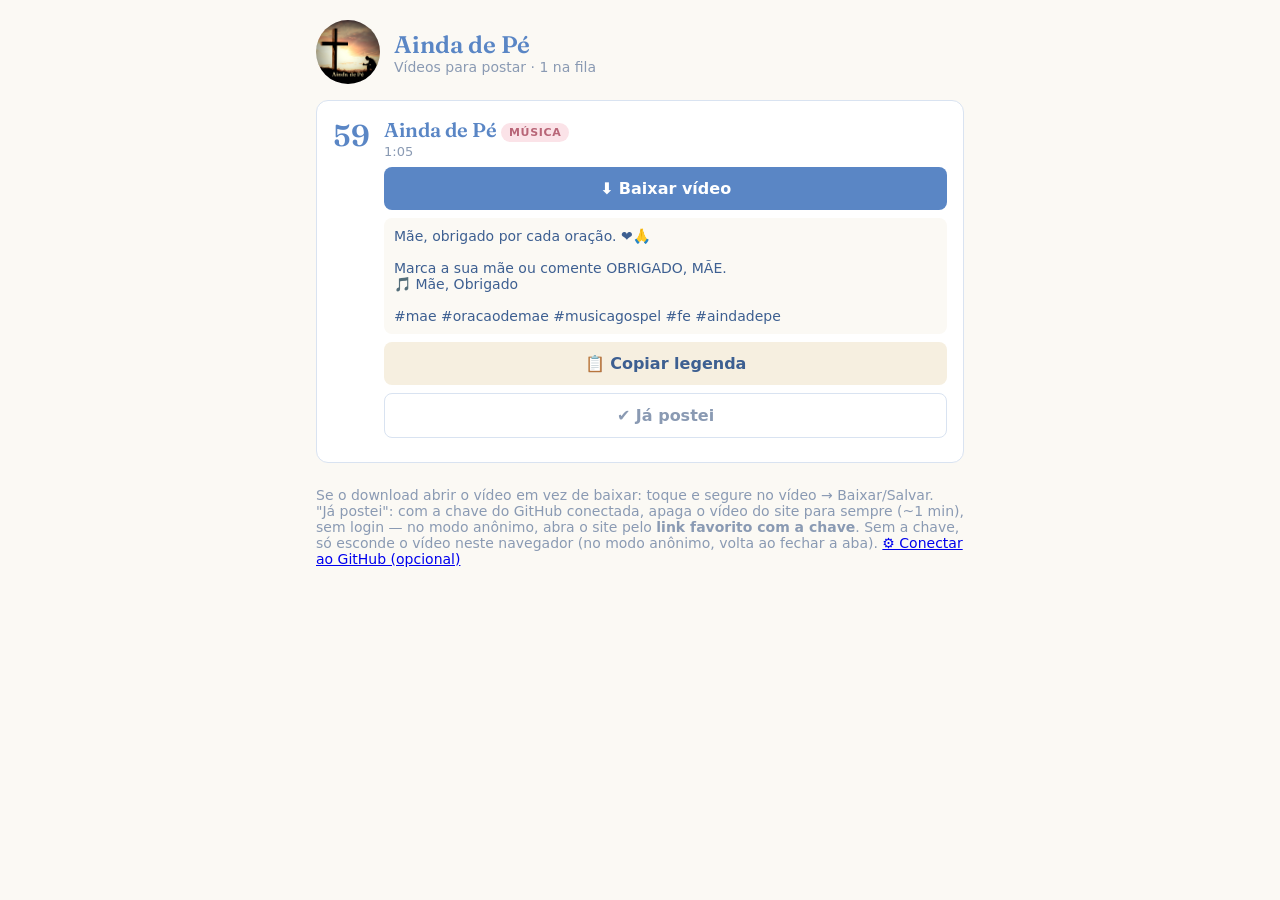
==== index.html @ 6b455232 "Agendados 056–058, 060, 061; 059 aguardando refazer (limite Coverr) Co-Authored-By: Claude Opus 5.5 " ====
<!doctype html>
<html lang="pt-BR">
<head>
<meta charset="utf-8">
<meta name="viewport" content="width=device-width, initial-scale=1">
<meta name="robots" content="noindex">
<title>Ainda de Pé — vídeos para postar</title>
<link rel="icon" href="perfil.png"><link rel="apple-touch-icon" href="perfil.png">
<style>
  @font-face { font-family: "Fraunces"; font-weight: 600; src: url("producao/fontes/fraunces-latin-600.woff2") format("woff2"); }
  @font-face { font-family: "Fraunces"; font-weight: 600; src: url("producao/fontes/fraunces-latin-ext-600.woff2") format("woff2"); unicode-range: U+0100-024F; }
  :root { --fundo:#fbf9f4; --papel:#f6efe0; --azul:#5a86c5; --borda:#d9e3f1; --texto:#3d5f91; --suave:#8a9ab3; }
  * { box-sizing: border-box; }
  body { margin:0; background:var(--fundo); color:var(--texto); font-family: system-ui, -apple-system, sans-serif; }
  .w { max-width: 680px; margin: 0 auto; padding: 20px 16px 60px; }
  header { display:flex; gap:14px; align-items:center; }
  header img { width:64px; height:64px; border-radius:50%; }
  h1, h2 { font-family:"Fraunces", Georgia, serif; font-weight:600; color:var(--azul); margin:0; }
  h1 { font-size: 24px; }
  .sub { color:var(--suave); font-size:14px; }
  article { display:flex; gap:14px; background:#fff; border:1px solid var(--borda); border-radius:12px; padding:16px; margin-top:16px; }
  .n { font-family:"Fraunces", Georgia, serif; font-size:30px; font-weight:600; color:var(--azul); min-width:34px; }
  .c { flex:1; min-width:0; }
  h2 { font-size: 20px; margin-bottom: 2px; }
  .meta { color:var(--suave); font-size:13px; margin-bottom:8px; }
  .btn { display:block; width:100%; text-align:center; padding:12px; border-radius:8px; font-size:16px; font-weight:600;
          border:0; margin:8px 0; cursor:pointer; text-decoration:none; font-family:inherit; }
  .dl { background:var(--azul); color:#fff; }
  .cp { background:var(--papel); color:var(--texto); }
  .ok { background:#fff; color:var(--suave); border:1.5px solid var(--borda); }
  pre { white-space:pre-wrap; background:var(--fundo); border-radius:8px; padding:10px; font-size:14px; font-family:inherit; margin:8px 0 0; }
  .tag { font-family: system-ui, sans-serif; font-size:11px; font-weight:700; letter-spacing:.06em; text-transform:uppercase;
          padding:3px 8px; border-radius:20px; vertical-align:middle; }
  .tag.app { background:#e3ecf8; color:var(--azul); }
  .tag.mus { background:#fbe3e8; color:#b86577; }
  .tag.ext { background:var(--papel); color:#a08a5c; }
  .vazio { text-align:center; margin-top:40px; }
</style>
</head>
<body><div class="w">
<header><img src="perfil.png" alt=""><div><h1>Ainda de Pé</h1><div class="sub">Vídeos para postar · <span id="qtd">1</span> na fila</div></div></header>

<article id="059-mae-obrigado"><div class="n">59</div><div class="c">
 <h2>Ainda de Pé <span class="tag mus">música</span></h2>
 <div class="meta">1:05</div>
 <a class="btn dl" href="videos/059-mae-obrigado.mp4" download="059-mae-obrigado.mp4">⬇ Baixar vídeo</a>
 <pre>Mãe, obrigado por cada oração. ❤️🙏

Marca a sua mãe ou comente OBRIGADO, MÃE.
🎵 Mãe, Obrigado

#mae #oracaodemae #musicagospel #fe #aindadepe</pre>
 <button class="btn cp" onclick="cp(this)">📋 Copiar legenda</button>
 <button class="btn ok" onclick="postei('059-mae-obrigado', this)">✔ Já postei</button>
</div></article>
<p class="sub vazio" id="vazio" hidden>Nenhum vídeo na fila. Tudo postado! 🙌</p>
<p class="sub" style="margin-top:24px">Se o download abrir o vídeo em vez de baixar: toque e segure no vídeo → Baixar/Salvar.<br>
"Já postei": com a chave do GitHub conectada, apaga o vídeo do site para sempre (~1 min), sem login — no modo anônimo, abra o site pelo <b>link favorito com a chave</b>.
Sem a chave, só esconde o vídeo neste navegador (no modo anônimo, volta ao fechar a aba).
<a href="#" onclick="configurar(); return false;" id="cfg">⚙ Conectar ao GitHub</a></p>
</div>
<script>
const CHAVE = "postados";
function lista() { try { return JSON.parse(localStorage.getItem(CHAVE) || "[]"); } catch (e) { return []; } }
function some(id) {
  const a = document.getElementById(id); if (a) a.remove();
  const n = document.querySelectorAll("article").length;
  document.getElementById("qtd").textContent = n;
  document.getElementById("vazio").hidden = n > 0;
}
lista().forEach(some);
function cp(b) {
  const t = b.parentElement.querySelector("pre").innerText;
  const ok = () => { b.textContent = "✔ Copiada"; setTimeout(() => b.textContent = "📋 Copiar legenda", 1500); };
  if (navigator.clipboard) navigator.clipboard.writeText(t).then(ok);
  else { const r = document.createRange(); r.selectNodeContents(b.parentElement.querySelector("pre"));
         getSelection().removeAllRanges(); getSelection().addRange(r); document.execCommand("copy"); ok(); }
}
// Chave do GitHub (token fine-grained só deste repositório, permissão Issues: escrita).
// Fica no LINK FAVORITO (depois do #, que nunca é enviado a servidor nenhum) e, se der, no localStorage.
// Assim funciona até no modo anônimo: é só abrir o site pelo favorito.
const TK = "gh_token";
function token() {
  const m = location.hash.match(/chave=([^&]+)/);
  if (m) return decodeURIComponent(m[1]);
  try { return localStorage.getItem(TK) || ""; } catch (e) { return ""; }
}
function rotulo() { const c = document.getElementById("cfg"); if (c) c.textContent = token() ? "⚙ Conectado ao GitHub (trocar chave)" : "⚙ Conectar ao GitHub (opcional)"; }
rotulo();
function configurar() {
  if (!confirm("Você já tem a chave do GitHub (começa com github_pat_)?\n\nOK = sim, vou colar\nCancelar = não, abrir o GitHub para criar")) {
    alert("No GitHub: Generate new token\n• Repository access: Only select repositories → versiculo-do-dia\n• Permissions → Issues: Read and write\n• Gere, copie a chave e volte aqui em “Conectar ao GitHub”.");
    window.open("https://github.com/settings/personal-access-tokens/new?name=" + encodeURIComponent("versiculo-diario-ja-postei") +
      "&description=" + encodeURIComponent("Botão Já postei do site") + "&target_name=marcopmloa-commits&expires_in=366&issues=write", "_blank");
    return;
  }
  const t = prompt("Cole aqui a chave (github_pat_...). Deixe vazio para desconectar:", token());
  if (t === null) return;
  const chave = t.trim();
  try { if (chave) localStorage.setItem(TK, chave); else localStorage.removeItem(TK); } catch (e) {}
  history.replaceState(null, "", location.pathname + (chave ? "#chave=" + encodeURIComponent(chave) : ""));
  rotulo();
  if (chave) {
    const link = location.href;
    if (navigator.clipboard) navigator.clipboard.writeText(link).catch(() => {});
    prompt("Pronto! Agora ADICIONE ESTA PÁGINA AOS FAVORITOS (o endereço já tem a chave).\n" +
           "No modo anônimo, abra o site sempre por esse favorito.\nO link também foi copiado — não compartilhe com ninguém:", link);
  }
}
async function postei(id, b) {
  if (!confirm("Marcar como postado?")) return;
  const t = token();
  if (t) {
    b.disabled = true; b.textContent = "Apagando…";
    try {
      const r = await fetch("https://api.github.com/repos/marcopmloa-commits/versiculo-do-dia/issues", {
        method: "POST",
        headers: { "Authorization": "Bearer " + t, "Accept": "application/vnd.github+json", "Content-Type": "application/json" },
        body: JSON.stringify({ title: "postado: " + id, body: "Enviado pelo botão Já postei do site." })
      });
      if (!r.ok) throw new Error("GitHub respondeu " + r.status);
    } catch (e) {
      b.disabled = false; b.textContent = "✔ Já postei";
      alert("Não deu para apagar automaticamente (" + e.message + "). Confira a chave em “Conectar ao GitHub”.");
      return;
    }
  }
  // sem chave: só marca neste celular (sem login, sem abrir nada); o arquivo continua no repositório
  try { const l = lista(); l.push(id); localStorage.setItem(CHAVE, JSON.stringify(l)); } catch (e) {}
  some(id);
}
</script>
</body>
</html>
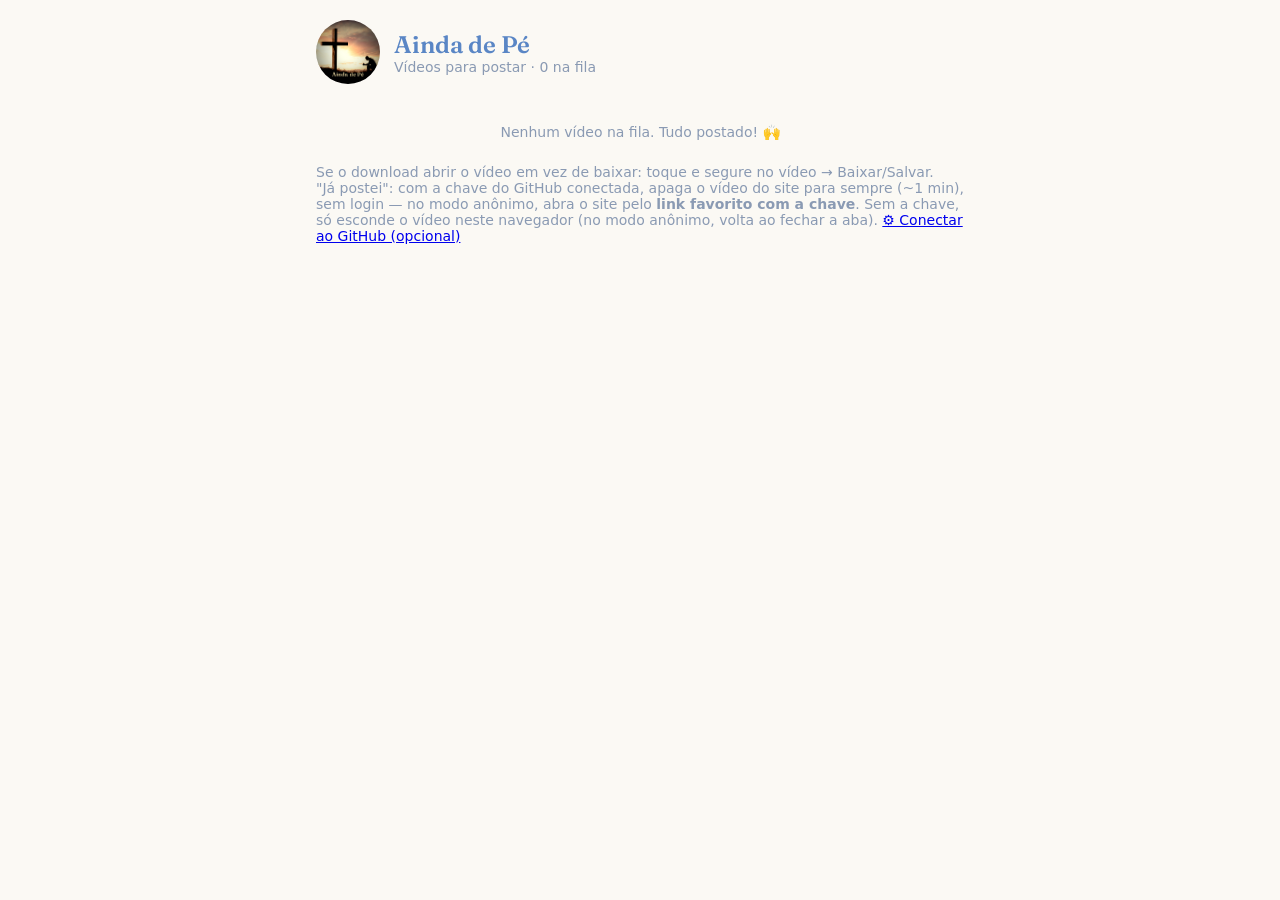
==== commit e9f173a9: "Vídeo 059 (Mãe, Obrigado) refeito com Coverr e agendado 19/11 19h30 Co-Authored-By: Claude Opus 5.5 " ====
--- a/index.html
+++ b/index.html
@@ -38,22 +38,9 @@
 </style>
 </head>
 <body><div class="w">
-<header><img src="perfil.png" alt=""><div><h1>Ainda de Pé</h1><div class="sub">Vídeos para postar · <span id="qtd">1</span> na fila</div></div></header>
+<header><img src="perfil.png" alt=""><div><h1>Ainda de Pé</h1><div class="sub">Vídeos para postar · <span id="qtd">0</span> na fila</div></div></header>
 
-<article id="059-mae-obrigado"><div class="n">59</div><div class="c">
- <h2>Ainda de Pé <span class="tag mus">música</span></h2>
- <div class="meta">1:05</div>
- <a class="btn dl" href="videos/059-mae-obrigado.mp4" download="059-mae-obrigado.mp4">⬇ Baixar vídeo</a>
- <pre>Mãe, obrigado por cada oração. ❤️🙏
-
-Marca a sua mãe ou comente OBRIGADO, MÃE.
-🎵 Mãe, Obrigado
-
-#mae #oracaodemae #musicagospel #fe #aindadepe</pre>
- <button class="btn cp" onclick="cp(this)">📋 Copiar legenda</button>
- <button class="btn ok" onclick="postei('059-mae-obrigado', this)">✔ Já postei</button>
-</div></article>
-<p class="sub vazio" id="vazio" hidden>Nenhum vídeo na fila. Tudo postado! 🙌</p>
+<p class="sub vazio" id="vazio" >Nenhum vídeo na fila. Tudo postado! 🙌</p>
 <p class="sub" style="margin-top:24px">Se o download abrir o vídeo em vez de baixar: toque e segure no vídeo → Baixar/Salvar.<br>
 "Já postei": com a chave do GitHub conectada, apaga o vídeo do site para sempre (~1 min), sem login — no modo anônimo, abra o site pelo <b>link favorito com a chave</b>.
 Sem a chave, só esconde o vídeo neste navegador (no modo anônimo, volta ao fechar a aba).
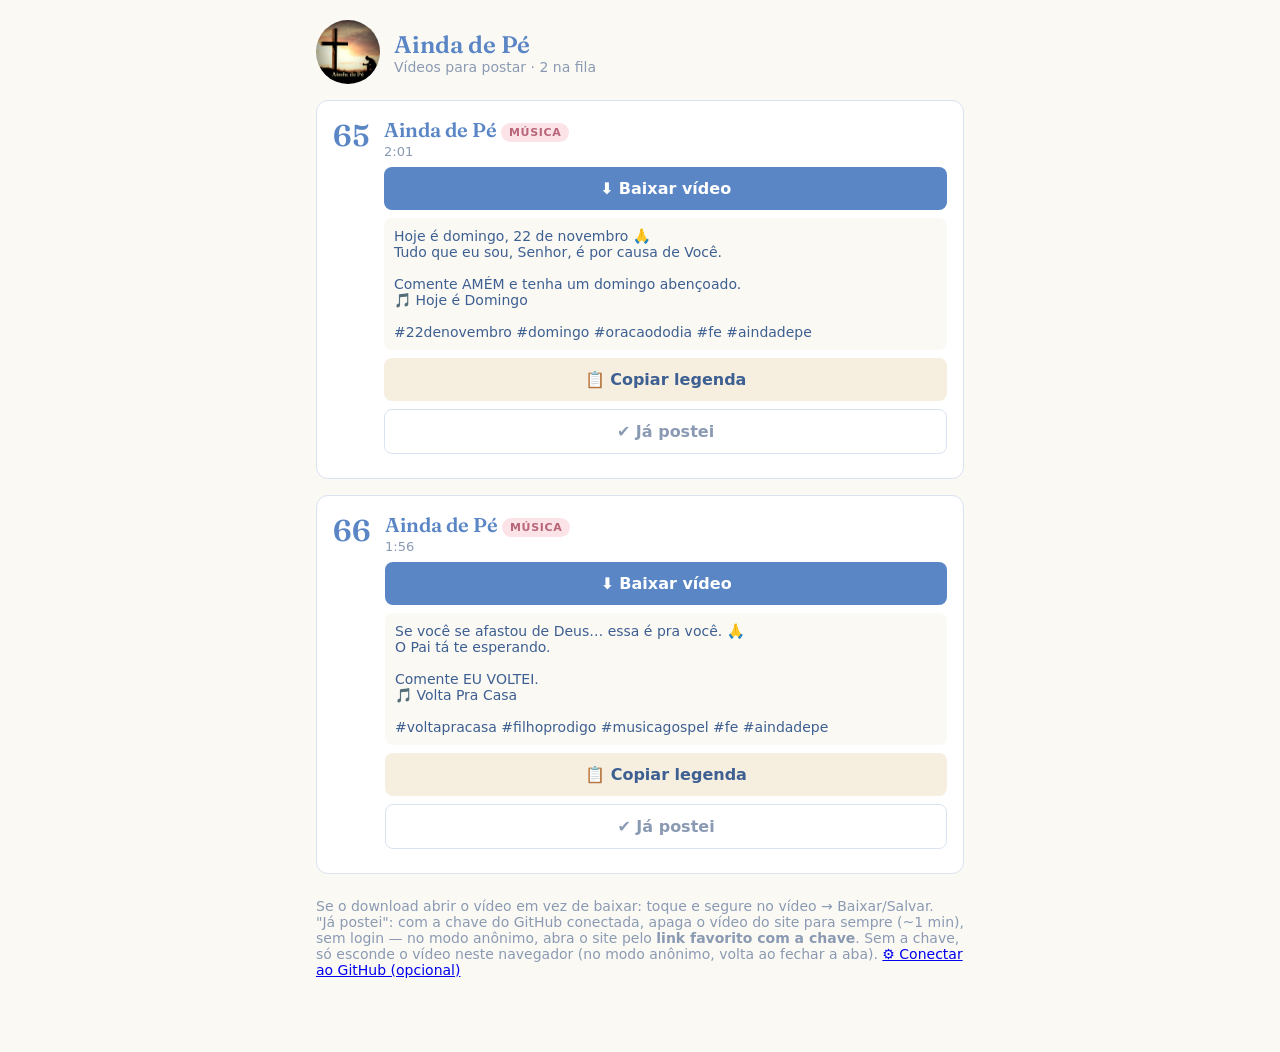
==== commit ec504d76: "067 agendado 22/11 19h30; 065/066 a refazer (cenas fora do tema) Co-Authored-By: Claude Opus 5.5 <no" ====
--- a/index.html
+++ b/index.html
@@ -38,9 +38,37 @@
 </style>
 </head>
 <body><div class="w">
-<header><img src="perfil.png" alt=""><div><h1>Ainda de Pé</h1><div class="sub">Vídeos para postar · <span id="qtd">0</span> na fila</div></div></header>
+<header><img src="perfil.png" alt=""><div><h1>Ainda de Pé</h1><div class="sub">Vídeos para postar · <span id="qtd">2</span> na fila</div></div></header>
 
-<p class="sub vazio" id="vazio" >Nenhum vídeo na fila. Tudo postado! 🙌</p>
+<article id="065-domingo-22-de-novembro"><div class="n">65</div><div class="c">
+ <h2>Ainda de Pé <span class="tag mus">música</span></h2>
+ <div class="meta">2:01</div>
+ <a class="btn dl" href="videos/065-domingo-22-de-novembro.mp4" download="065-domingo-22-de-novembro.mp4">⬇ Baixar vídeo</a>
+ <pre>Hoje é domingo, 22 de novembro 🙏
+Tudo que eu sou, Senhor, é por causa de Você.
+
+Comente AMÉM e tenha um domingo abençoado.
+🎵 Hoje é Domingo
+
+#22denovembro #domingo #oracaododia #fe #aindadepe</pre>
+ <button class="btn cp" onclick="cp(this)">📋 Copiar legenda</button>
+ <button class="btn ok" onclick="postei('065-domingo-22-de-novembro', this)">✔ Já postei</button>
+</div></article>
+<article id="066-volta-pra-casa"><div class="n">66</div><div class="c">
+ <h2>Ainda de Pé <span class="tag mus">música</span></h2>
+ <div class="meta">1:56</div>
+ <a class="btn dl" href="videos/066-volta-pra-casa.mp4" download="066-volta-pra-casa.mp4">⬇ Baixar vídeo</a>
+ <pre>Se você se afastou de Deus… essa é pra você. 🙏
+O Pai tá te esperando.
+
+Comente EU VOLTEI.
+🎵 Volta Pra Casa
+
+#voltapracasa #filhoprodigo #musicagospel #fe #aindadepe</pre>
+ <button class="btn cp" onclick="cp(this)">📋 Copiar legenda</button>
+ <button class="btn ok" onclick="postei('066-volta-pra-casa', this)">✔ Já postei</button>
+</div></article>
+<p class="sub vazio" id="vazio" hidden>Nenhum vídeo na fila. Tudo postado! 🙌</p>
 <p class="sub" style="margin-top:24px">Se o download abrir o vídeo em vez de baixar: toque e segure no vídeo → Baixar/Salvar.<br>
 "Já postei": com a chave do GitHub conectada, apaga o vídeo do site para sempre (~1 min), sem login — no modo anônimo, abra o site pelo <b>link favorito com a chave</b>.
 Sem a chave, só esconde o vídeo neste navegador (no modo anônimo, volta ao fechar a aba).
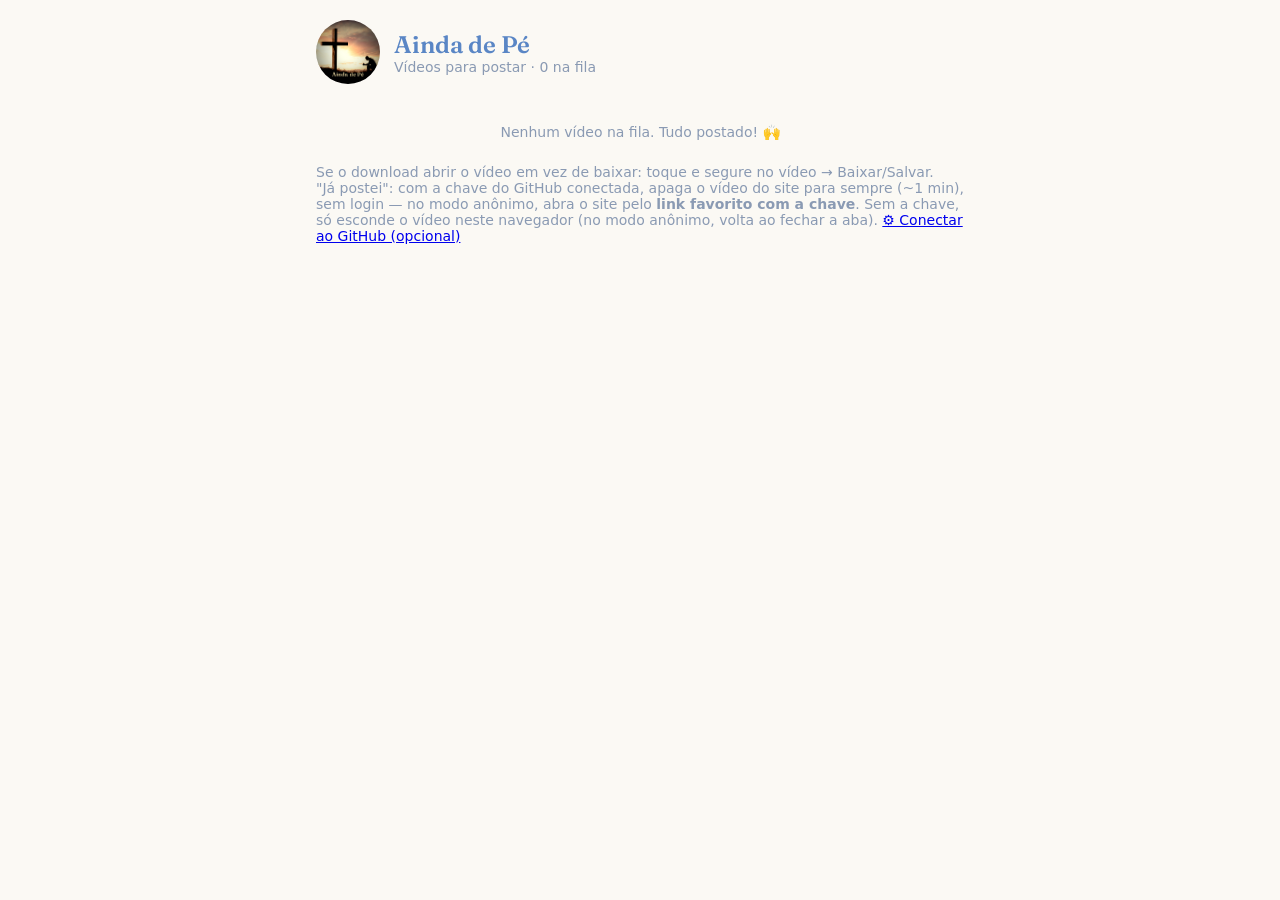
==== commit 72f5149c: "065 e 066 refeitos e agendados 22/11 5h e 12h30 Co-Authored-By: Claude Opus 5.5 <noreply@anthropic.c" ====
--- a/index.html
+++ b/index.html
@@ -38,37 +38,9 @@
 </style>
 </head>
 <body><div class="w">
-<header><img src="perfil.png" alt=""><div><h1>Ainda de Pé</h1><div class="sub">Vídeos para postar · <span id="qtd">2</span> na fila</div></div></header>
+<header><img src="perfil.png" alt=""><div><h1>Ainda de Pé</h1><div class="sub">Vídeos para postar · <span id="qtd">0</span> na fila</div></div></header>
 
-<article id="065-domingo-22-de-novembro"><div class="n">65</div><div class="c">
- <h2>Ainda de Pé <span class="tag mus">música</span></h2>
- <div class="meta">2:01</div>
- <a class="btn dl" href="videos/065-domingo-22-de-novembro.mp4" download="065-domingo-22-de-novembro.mp4">⬇ Baixar vídeo</a>
- <pre>Hoje é domingo, 22 de novembro 🙏
-Tudo que eu sou, Senhor, é por causa de Você.
-
-Comente AMÉM e tenha um domingo abençoado.
-🎵 Hoje é Domingo
-
-#22denovembro #domingo #oracaododia #fe #aindadepe</pre>
- <button class="btn cp" onclick="cp(this)">📋 Copiar legenda</button>
- <button class="btn ok" onclick="postei('065-domingo-22-de-novembro', this)">✔ Já postei</button>
-</div></article>
-<article id="066-volta-pra-casa"><div class="n">66</div><div class="c">
- <h2>Ainda de Pé <span class="tag mus">música</span></h2>
- <div class="meta">1:56</div>
- <a class="btn dl" href="videos/066-volta-pra-casa.mp4" download="066-volta-pra-casa.mp4">⬇ Baixar vídeo</a>
- <pre>Se você se afastou de Deus… essa é pra você. 🙏
-O Pai tá te esperando.
-
-Comente EU VOLTEI.
-🎵 Volta Pra Casa
-
-#voltapracasa #filhoprodigo #musicagospel #fe #aindadepe</pre>
- <button class="btn cp" onclick="cp(this)">📋 Copiar legenda</button>
- <button class="btn ok" onclick="postei('066-volta-pra-casa', this)">✔ Já postei</button>
-</div></article>
-<p class="sub vazio" id="vazio" hidden>Nenhum vídeo na fila. Tudo postado! 🙌</p>
+<p class="sub vazio" id="vazio" >Nenhum vídeo na fila. Tudo postado! 🙌</p>
 <p class="sub" style="margin-top:24px">Se o download abrir o vídeo em vez de baixar: toque e segure no vídeo → Baixar/Salvar.<br>
 "Já postei": com a chave do GitHub conectada, apaga o vídeo do site para sempre (~1 min), sem login — no modo anônimo, abra o site pelo <b>link favorito com a chave</b>.
 Sem a chave, só esconde o vídeo neste navegador (no modo anônimo, volta ao fechar a aba).
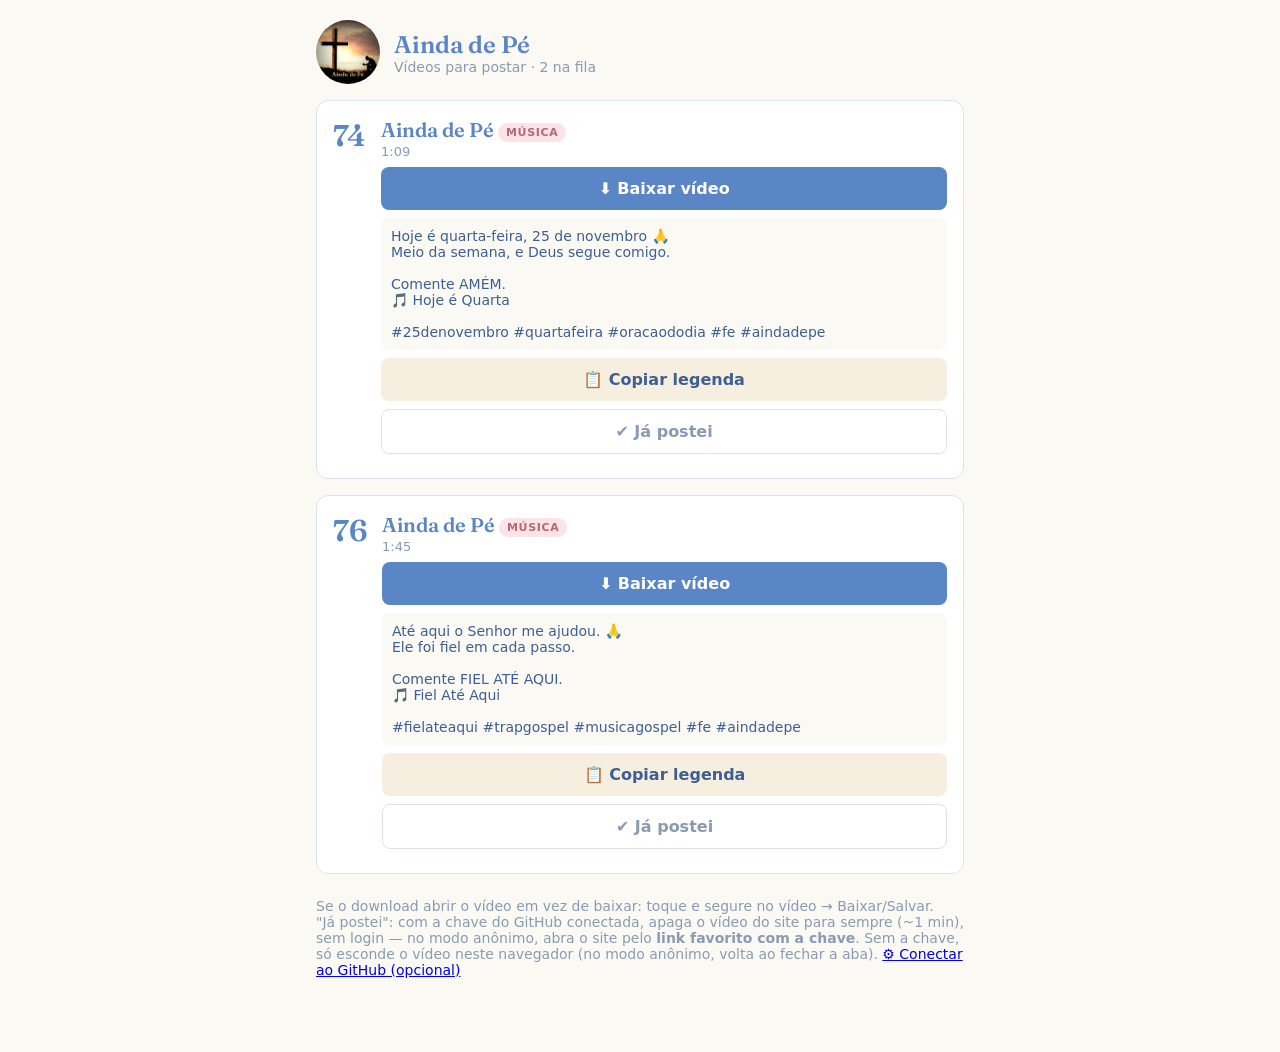
==== commit a155e71b: "075 agendado; 074 e 076 a refazer (jacaré/ilustrações) Co-Authored-By: Claude Opus 5.5 <noreply@anth" ====
--- a/index.html
+++ b/index.html
@@ -38,9 +38,37 @@
 </style>
 </head>
 <body><div class="w">
-<header><img src="perfil.png" alt=""><div><h1>Ainda de Pé</h1><div class="sub">Vídeos para postar · <span id="qtd">0</span> na fila</div></div></header>
+<header><img src="perfil.png" alt=""><div><h1>Ainda de Pé</h1><div class="sub">Vídeos para postar · <span id="qtd">2</span> na fila</div></div></header>
 
-<p class="sub vazio" id="vazio" >Nenhum vídeo na fila. Tudo postado! 🙌</p>
+<article id="074-quarta-25-de-novembro"><div class="n">74</div><div class="c">
+ <h2>Ainda de Pé <span class="tag mus">música</span></h2>
+ <div class="meta">1:09</div>
+ <a class="btn dl" href="videos/074-quarta-25-de-novembro.mp4" download="074-quarta-25-de-novembro.mp4">⬇ Baixar vídeo</a>
+ <pre>Hoje é quarta-feira, 25 de novembro 🙏
+Meio da semana, e Deus segue comigo.
+
+Comente AMÉM.
+🎵 Hoje é Quarta
+
+#25denovembro #quartafeira #oracaododia #fe #aindadepe</pre>
+ <button class="btn cp" onclick="cp(this)">📋 Copiar legenda</button>
+ <button class="btn ok" onclick="postei('074-quarta-25-de-novembro', this)">✔ Já postei</button>
+</div></article>
+<article id="076-fiel-ate-aqui"><div class="n">76</div><div class="c">
+ <h2>Ainda de Pé <span class="tag mus">música</span></h2>
+ <div class="meta">1:45</div>
+ <a class="btn dl" href="videos/076-fiel-ate-aqui.mp4" download="076-fiel-ate-aqui.mp4">⬇ Baixar vídeo</a>
+ <pre>Até aqui o Senhor me ajudou. 🙏
+Ele foi fiel em cada passo.
+
+Comente FIEL ATÉ AQUI.
+🎵 Fiel Até Aqui
+
+#fielateaqui #trapgospel #musicagospel #fe #aindadepe</pre>
+ <button class="btn cp" onclick="cp(this)">📋 Copiar legenda</button>
+ <button class="btn ok" onclick="postei('076-fiel-ate-aqui', this)">✔ Já postei</button>
+</div></article>
+<p class="sub vazio" id="vazio" hidden>Nenhum vídeo na fila. Tudo postado! 🙌</p>
 <p class="sub" style="margin-top:24px">Se o download abrir o vídeo em vez de baixar: toque e segure no vídeo → Baixar/Salvar.<br>
 "Já postei": com a chave do GitHub conectada, apaga o vídeo do site para sempre (~1 min), sem login — no modo anônimo, abra o site pelo <b>link favorito com a chave</b>.
 Sem a chave, só esconde o vídeo neste navegador (no modo anônimo, volta ao fechar a aba).
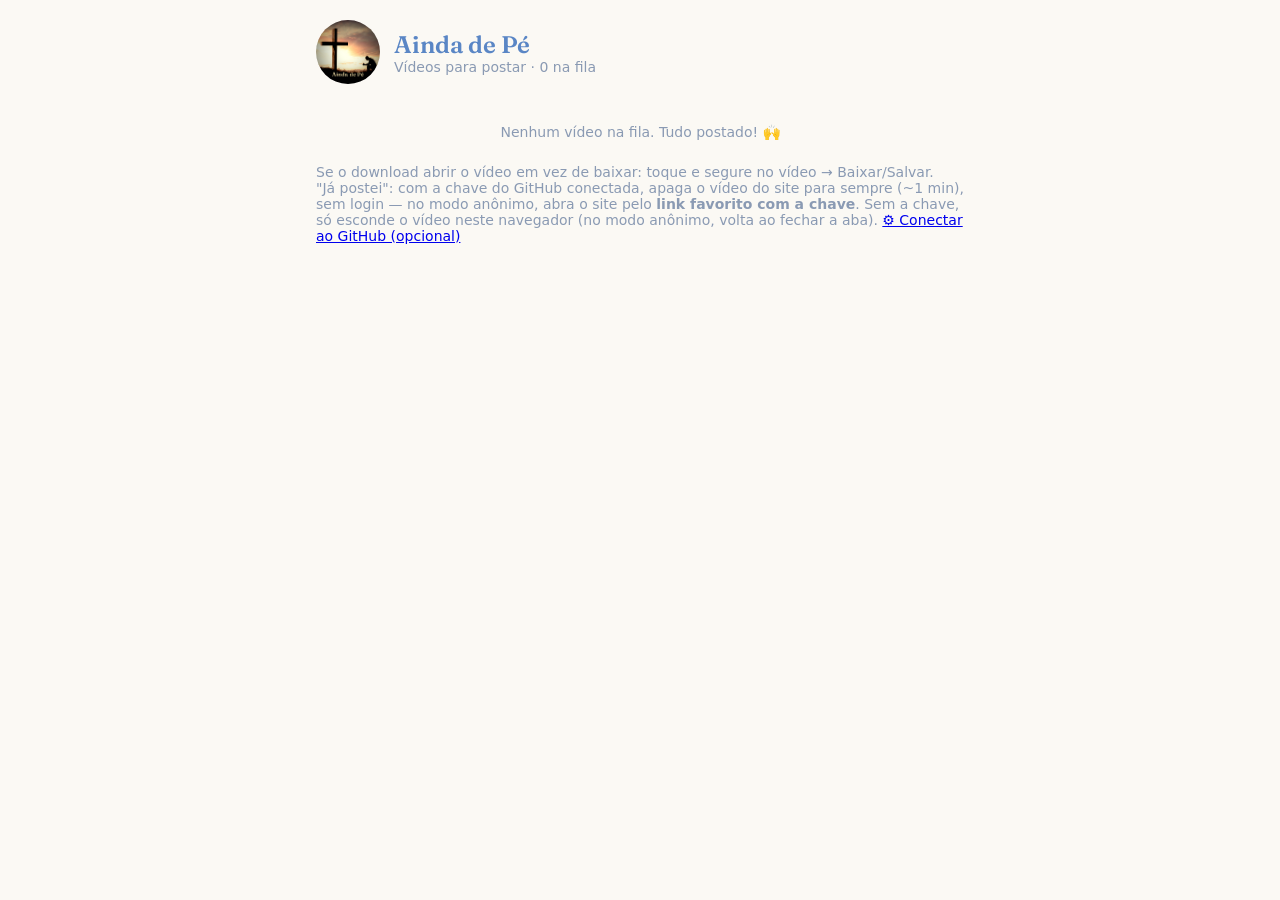
==== commit 6f3820b0: "074 e 076 refeitos e agendados (quarta 25/11) Co-Authored-By: Claude Opus 5.5 <noreply@anthropic.com" ====
--- a/index.html
+++ b/index.html
@@ -38,37 +38,9 @@
 </style>
 </head>
 <body><div class="w">
-<header><img src="perfil.png" alt=""><div><h1>Ainda de Pé</h1><div class="sub">Vídeos para postar · <span id="qtd">2</span> na fila</div></div></header>
+<header><img src="perfil.png" alt=""><div><h1>Ainda de Pé</h1><div class="sub">Vídeos para postar · <span id="qtd">0</span> na fila</div></div></header>
 
-<article id="074-quarta-25-de-novembro"><div class="n">74</div><div class="c">
- <h2>Ainda de Pé <span class="tag mus">música</span></h2>
- <div class="meta">1:09</div>
- <a class="btn dl" href="videos/074-quarta-25-de-novembro.mp4" download="074-quarta-25-de-novembro.mp4">⬇ Baixar vídeo</a>
- <pre>Hoje é quarta-feira, 25 de novembro 🙏
-Meio da semana, e Deus segue comigo.
-
-Comente AMÉM.
-🎵 Hoje é Quarta
-
-#25denovembro #quartafeira #oracaododia #fe #aindadepe</pre>
- <button class="btn cp" onclick="cp(this)">📋 Copiar legenda</button>
- <button class="btn ok" onclick="postei('074-quarta-25-de-novembro', this)">✔ Já postei</button>
-</div></article>
-<article id="076-fiel-ate-aqui"><div class="n">76</div><div class="c">
- <h2>Ainda de Pé <span class="tag mus">música</span></h2>
- <div class="meta">1:45</div>
- <a class="btn dl" href="videos/076-fiel-ate-aqui.mp4" download="076-fiel-ate-aqui.mp4">⬇ Baixar vídeo</a>
- <pre>Até aqui o Senhor me ajudou. 🙏
-Ele foi fiel em cada passo.
-
-Comente FIEL ATÉ AQUI.
-🎵 Fiel Até Aqui
-
-#fielateaqui #trapgospel #musicagospel #fe #aindadepe</pre>
- <button class="btn cp" onclick="cp(this)">📋 Copiar legenda</button>
- <button class="btn ok" onclick="postei('076-fiel-ate-aqui', this)">✔ Já postei</button>
-</div></article>
-<p class="sub vazio" id="vazio" hidden>Nenhum vídeo na fila. Tudo postado! 🙌</p>
+<p class="sub vazio" id="vazio" >Nenhum vídeo na fila. Tudo postado! 🙌</p>
 <p class="sub" style="margin-top:24px">Se o download abrir o vídeo em vez de baixar: toque e segure no vídeo → Baixar/Salvar.<br>
 "Já postei": com a chave do GitHub conectada, apaga o vídeo do site para sempre (~1 min), sem login — no modo anônimo, abra o site pelo <b>link favorito com a chave</b>.
 Sem a chave, só esconde o vídeo neste navegador (no modo anônimo, volta ao fechar a aba).
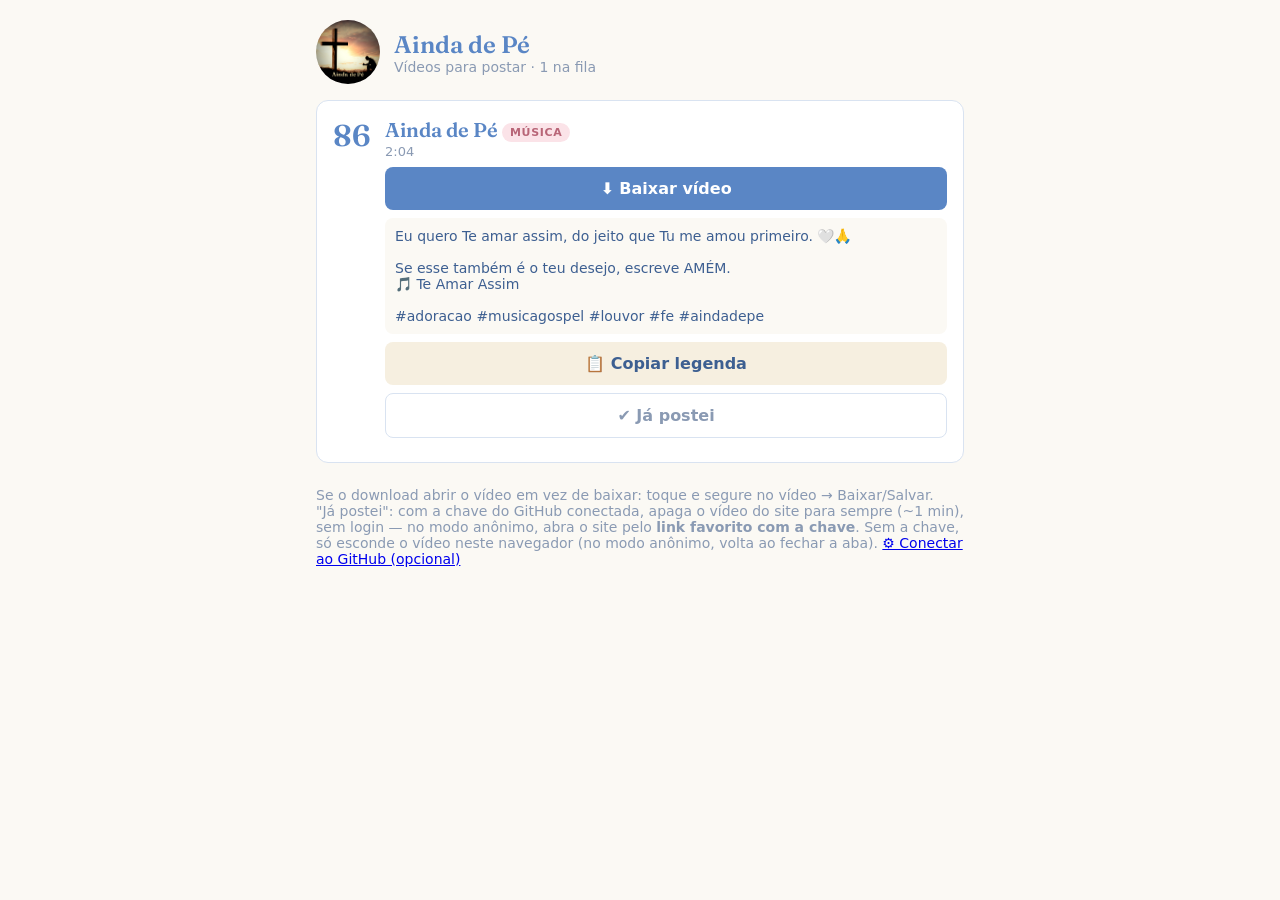
==== commit 1fecdbc3: "Vídeo 086 Te Amar Assim no site Co-Authored-By: Claude Opus 5.5 <noreply@anthropic.com> Claude-Sessi" ====
--- a/index.html
+++ b/index.html
@@ -38,9 +38,22 @@
 </style>
 </head>
 <body><div class="w">
-<header><img src="perfil.png" alt=""><div><h1>Ainda de Pé</h1><div class="sub">Vídeos para postar · <span id="qtd">0</span> na fila</div></div></header>
+<header><img src="perfil.png" alt=""><div><h1>Ainda de Pé</h1><div class="sub">Vídeos para postar · <span id="qtd">1</span> na fila</div></div></header>
 
-<p class="sub vazio" id="vazio" >Nenhum vídeo na fila. Tudo postado! 🙌</p>
+<article id="086-te-amar-assim"><div class="n">86</div><div class="c">
+ <h2>Ainda de Pé <span class="tag mus">música</span></h2>
+ <div class="meta">2:04</div>
+ <a class="btn dl" href="videos/086-te-amar-assim.mp4" download="086-te-amar-assim.mp4">⬇ Baixar vídeo</a>
+ <pre>Eu quero Te amar assim, do jeito que Tu me amou primeiro. 🤍🙏
+
+Se esse também é o teu desejo, escreve AMÉM.
+🎵 Te Amar Assim
+
+#adoracao #musicagospel #louvor #fe #aindadepe</pre>
+ <button class="btn cp" onclick="cp(this)">📋 Copiar legenda</button>
+ <button class="btn ok" onclick="postei('086-te-amar-assim', this)">✔ Já postei</button>
+</div></article>
+<p class="sub vazio" id="vazio" hidden>Nenhum vídeo na fila. Tudo postado! 🙌</p>
 <p class="sub" style="margin-top:24px">Se o download abrir o vídeo em vez de baixar: toque e segure no vídeo → Baixar/Salvar.<br>
 "Já postei": com a chave do GitHub conectada, apaga o vídeo do site para sempre (~1 min), sem login — no modo anônimo, abra o site pelo <b>link favorito com a chave</b>.
 Sem a chave, só esconde o vídeo neste navegador (no modo anônimo, volta ao fechar a aba).
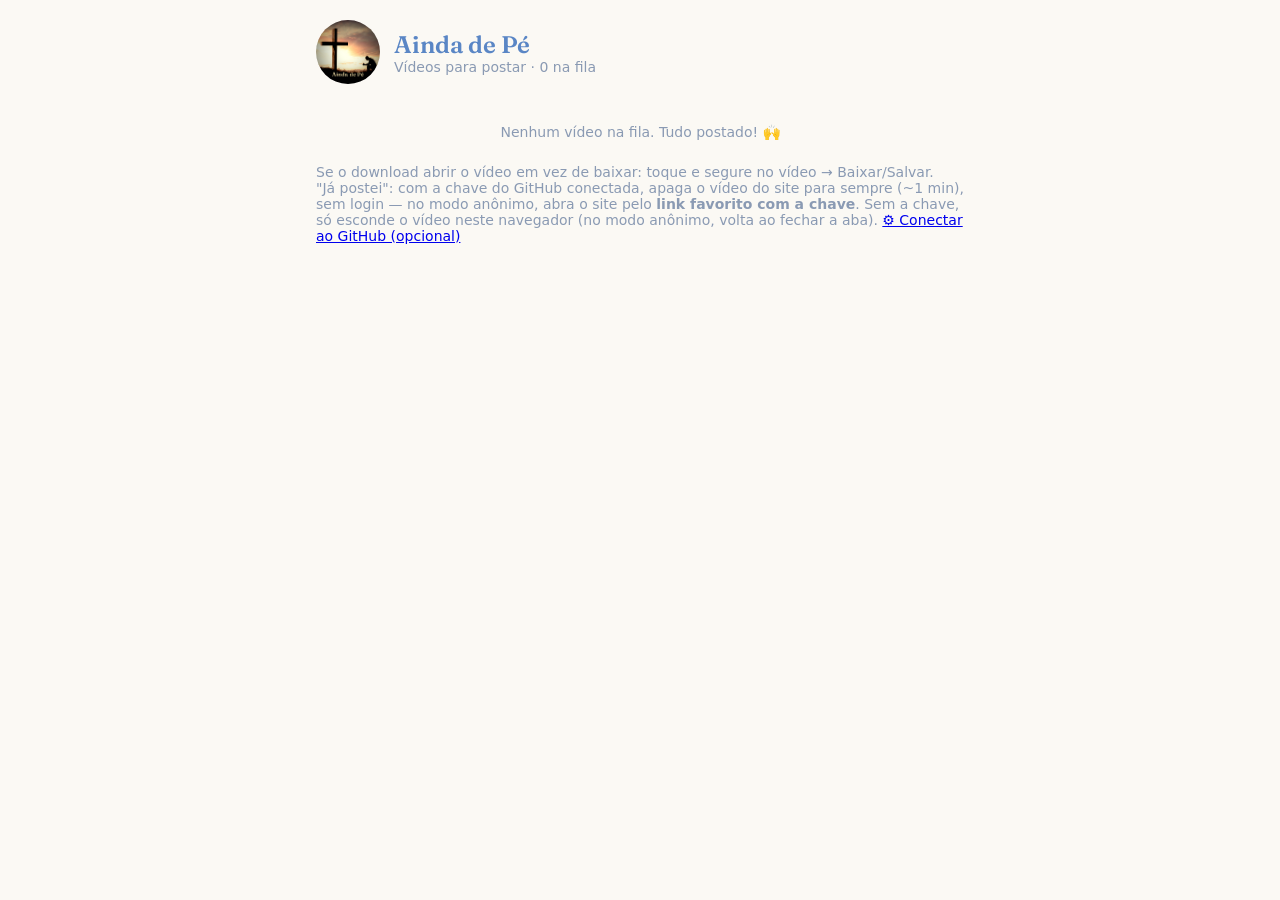
==== commit 3ec51952: "086 publicado: sai da fila do site Co-Authored-By: Claude Opus 5.5 <noreply@anthropic.com> Claude-Se" ====
--- a/index.html
+++ b/index.html
@@ -38,22 +38,9 @@
 </style>
 </head>
 <body><div class="w">
-<header><img src="perfil.png" alt=""><div><h1>Ainda de Pé</h1><div class="sub">Vídeos para postar · <span id="qtd">1</span> na fila</div></div></header>
+<header><img src="perfil.png" alt=""><div><h1>Ainda de Pé</h1><div class="sub">Vídeos para postar · <span id="qtd">0</span> na fila</div></div></header>
 
-<article id="086-te-amar-assim"><div class="n">86</div><div class="c">
- <h2>Ainda de Pé <span class="tag mus">música</span></h2>
- <div class="meta">2:04</div>
- <a class="btn dl" href="videos/086-te-amar-assim.mp4" download="086-te-amar-assim.mp4">⬇ Baixar vídeo</a>
- <pre>Eu quero Te amar assim, do jeito que Tu me amou primeiro. 🤍🙏
-
-Se esse também é o teu desejo, escreve AMÉM.
-🎵 Te Amar Assim
-
-#adoracao #musicagospel #louvor #fe #aindadepe</pre>
- <button class="btn cp" onclick="cp(this)">📋 Copiar legenda</button>
- <button class="btn ok" onclick="postei('086-te-amar-assim', this)">✔ Já postei</button>
-</div></article>
-<p class="sub vazio" id="vazio" hidden>Nenhum vídeo na fila. Tudo postado! 🙌</p>
+<p class="sub vazio" id="vazio" >Nenhum vídeo na fila. Tudo postado! 🙌</p>
 <p class="sub" style="margin-top:24px">Se o download abrir o vídeo em vez de baixar: toque e segure no vídeo → Baixar/Salvar.<br>
 "Já postei": com a chave do GitHub conectada, apaga o vídeo do site para sempre (~1 min), sem login — no modo anônimo, abra o site pelo <b>link favorito com a chave</b>.
 Sem a chave, só esconde o vídeo neste navegador (no modo anônimo, volta ao fechar a aba).
